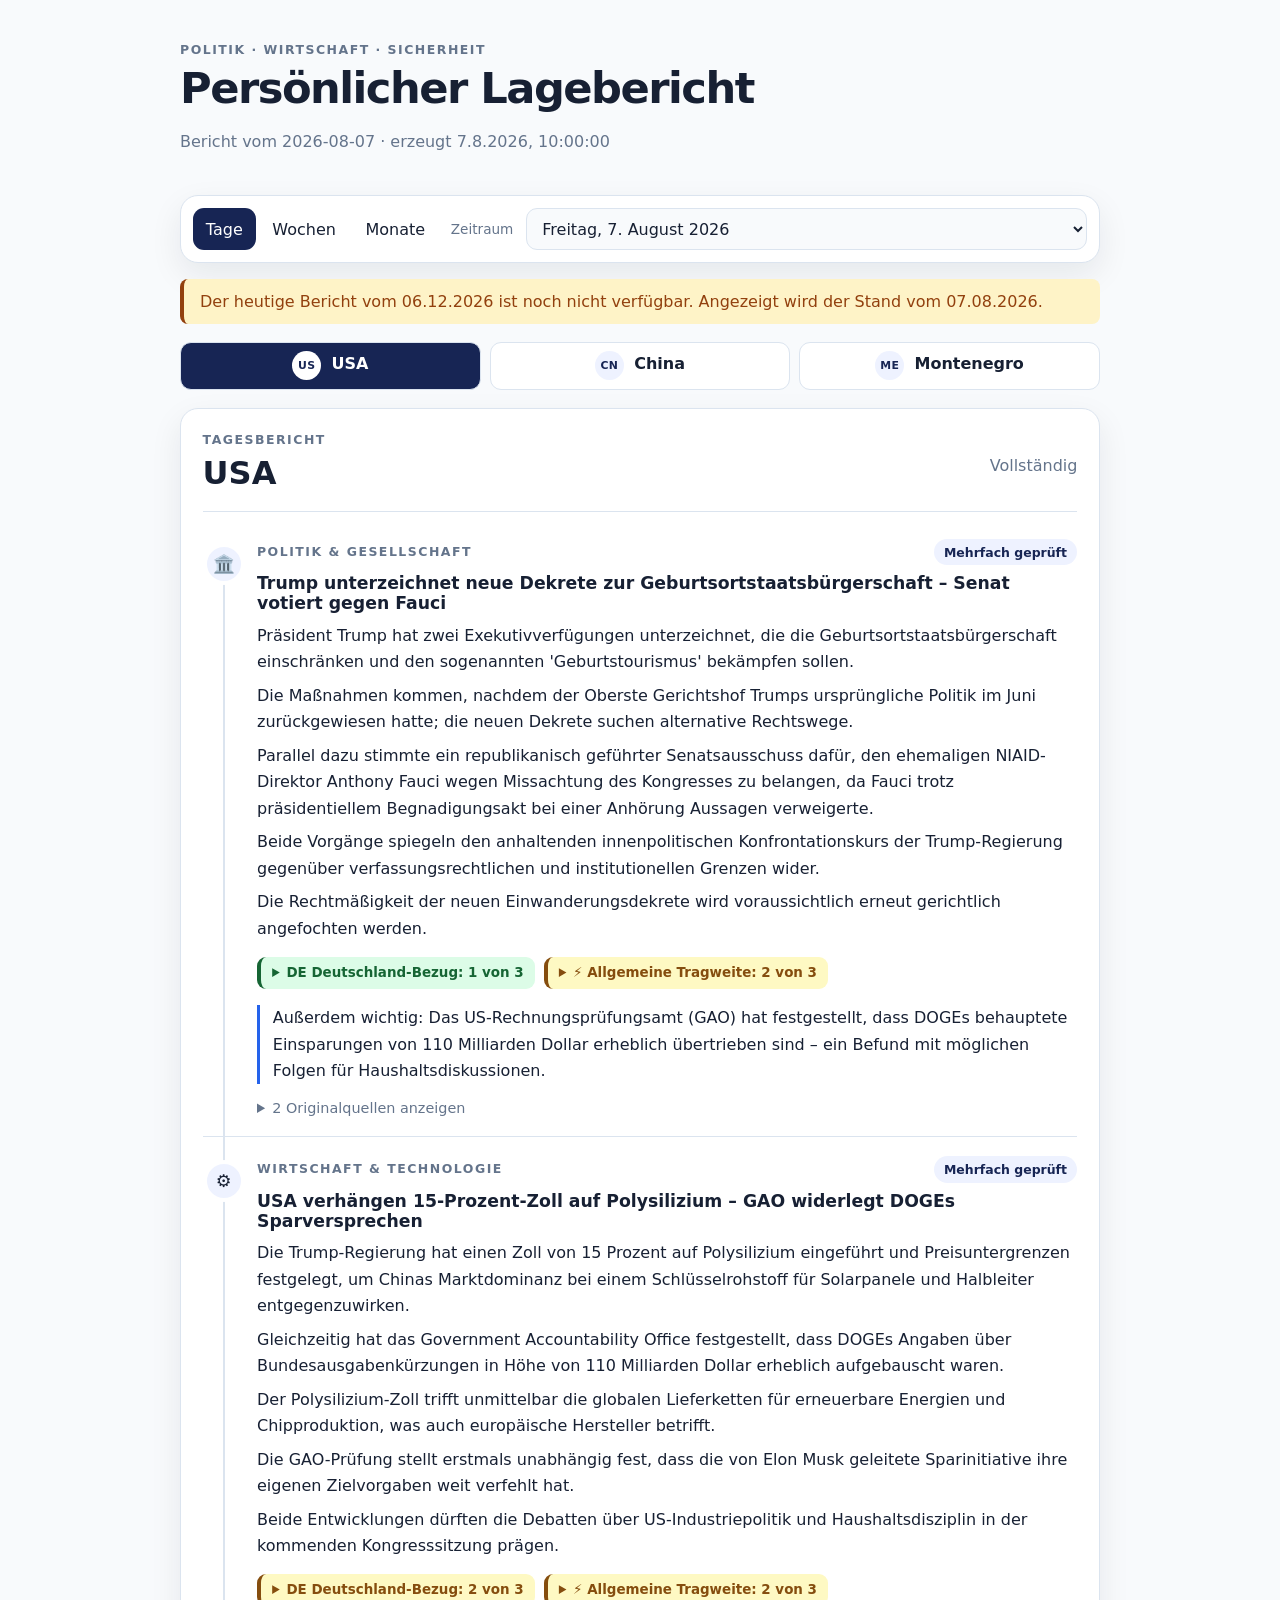
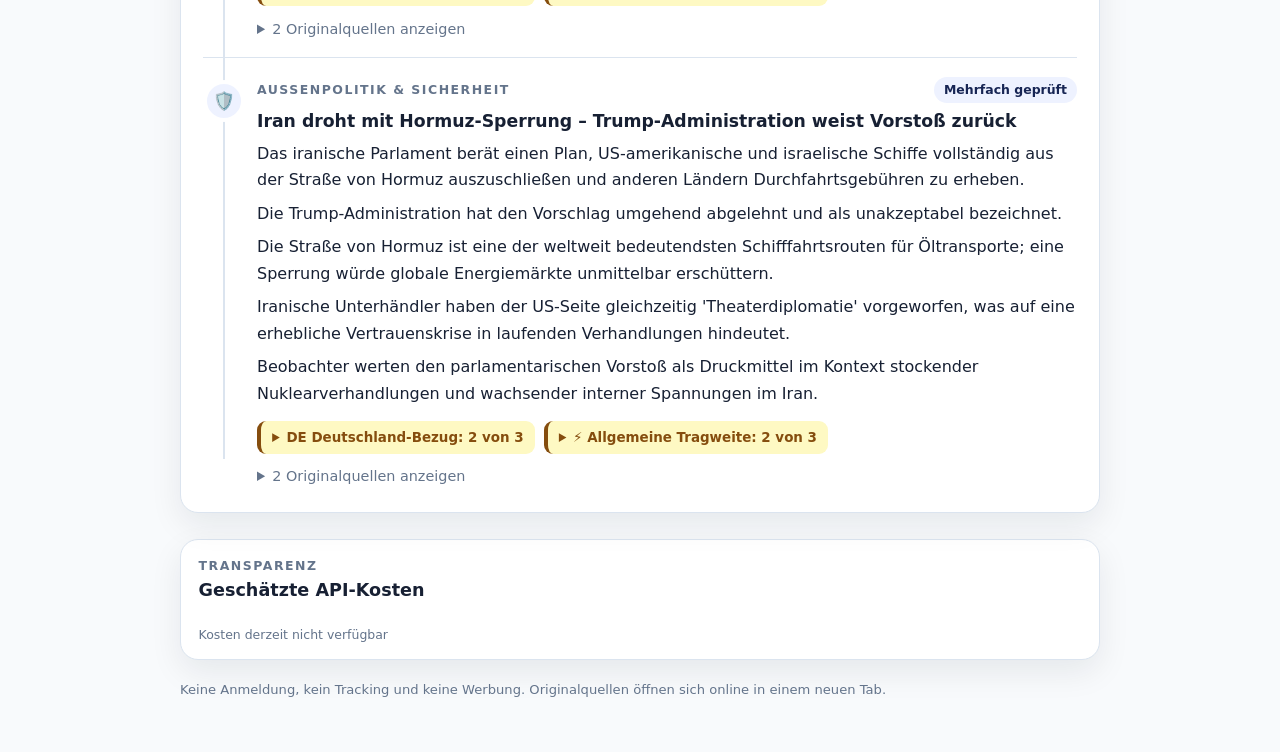
==== index.html @ 2a87c776 "chore: bump PWA shell cache version to v10 ahead of redesign" ====
<!doctype html>
<html lang="de">
<head>
  <meta charset="utf-8">
  <meta name="viewport" content="width=device-width, initial-scale=1">
  <meta name="theme-color" content="#172554">
  <meta name="robots" content="noindex, nofollow">
  <meta name="referrer" content="no-referrer">
  <meta http-equiv="Content-Security-Policy" content="default-src 'self'; img-src 'self' data:; connect-src 'self'; script-src 'self'; style-src 'self'; object-src 'none'; base-uri 'none'; form-action 'none'">
  <title>Persönlicher Lagebericht</title>
  <link rel="manifest" href="manifest.webmanifest">
  <link rel="icon" href="assets/icons/icon.svg" type="image/svg+xml">
  <link rel="stylesheet" href="assets/app.css">
  <script src="assets/freshness-model.js?v=10" defer></script>
  <script src="assets/rating-model.js?v=10" defer></script>
  <script src="assets/period-model.js?v=10" defer></script>
  <script src="assets/cost-model.js?v=10" defer></script>
  <script src="assets/app.js?v=10" defer></script>
</head>
<body>
  <a class="skip-link" href="#report">Zum Bericht springen</a>
  <header class="site-header">
    <div>
      <p class="eyebrow">Politik · Wirtschaft · Sicherheit</p>
      <h1>Persönlicher Lagebericht</h1>
      <p id="updated" class="muted">Bericht wird geladen …</p>
    </div>
  </header>

  <main>
    <section class="toolbar" aria-label="Berichtszeitraum">
      <div class="segmented" aria-label="Archivart">
        <button type="button" data-archive-type="daily" aria-pressed="true">Tage</button>
        <button type="button" data-archive-type="weekly" aria-pressed="false">Wochen</button>
        <button type="button" data-archive-type="monthly" aria-pressed="false">Monate</button>
      </div>
      <label for="period-select">Zeitraum</label>
      <select id="period-select" aria-label="Zeitraum auswählen"></select>
    </section>

    <div id="notice" class="notice" role="status" aria-live="polite" hidden></div>

    <nav class="country-nav" aria-label="Land auswählen">
      <button type="button" data-country="usa" aria-pressed="true"><span class="country-code" aria-hidden="true">US</span> USA</button>
      <button type="button" data-country="china" aria-pressed="false"><span class="country-code" aria-hidden="true">CN</span> China</button>
      <button type="button" data-country="montenegro" aria-pressed="false"><span class="country-code" aria-hidden="true">ME</span> Montenegro</button>
    </nav>

    <section id="overall" class="overall" hidden aria-labelledby="overall-title">
      <p class="eyebrow">Gesamtlage</p>
      <h2 id="overall-title">Der Zeitraum im Überblick</h2>
      <div id="overall-copy"></div>
    </section>

    <section id="report" aria-live="polite" aria-busy="true">
      <div class="report-heading">
        <div>
          <p id="report-kicker" class="eyebrow">Tagesbericht</p>
          <h2 id="country-title">USA</h2>
        </div>
        <p id="completeness" class="muted"></p>
      </div>
      <div id="stories" class="timeline"></div>
    </section>
  </main>

  <footer>
    <section id="cost-meter" class="cost-meter" aria-labelledby="cost-title" hidden>
      <div class="cost-heading">
        <div>
          <p class="eyebrow">Transparenz</p>
          <h2 id="cost-title">Geschätzte API-Kosten</h2>
        </div>
        <div class="cost-value">
          <span id="cost-month" class="muted"></span>
          <strong id="cost-percent"></strong>
        </div>
      </div>
      <div id="cost-track" class="cost-track" role="meter" aria-valuemin="0" aria-valuemax="100" hidden>
        <span id="cost-fill" class="cost-fill"></span>
        <i class="cost-mark mark-25" aria-hidden="true"></i>
        <i class="cost-mark mark-50" aria-hidden="true"></i>
        <i class="cost-mark mark-75" aria-hidden="true"></i>
      </div>
      <div id="cost-ticks" class="cost-ticks" aria-hidden="true" hidden></div>
      <p id="cost-note" class="cost-note"></p>
    </section>
    <p>Keine Anmeldung, kein Tracking und keine Werbung. Originalquellen öffnen sich online in einem neuen Tab.</p>
  </footer>
</body>
</html>
---- assets/app.css ----
:root {
  color-scheme: light dark;
  --bg: #f8fafc;
  --surface: #ffffff;
  --surface-soft: #eef2ff;
  --text: #172033;
  --muted: #64748b;
  --border: #dbe4ef;
  --navy: #172554;
  --navy-text: #ffffff;
  --accent: #2563eb;
  --warning: #92400e;
  --warning-bg: #fef3c7;
  --rating-0: #64748b;
  --rating-0-bg: #f1f5f9;
  --rating-1: #166534;
  --rating-1-bg: #dcfce7;
  --rating-2: #854d0e;
  --rating-2-bg: #fef9c3;
  --rating-3: #991b1b;
  --rating-3-bg: #fee2e2;
  --cost-normal: #16803c;
  --cost-warning: #d97706;
  --cost-over: #dc2626;
  --cost-track: #e2e8f0;
  --radius: 18px;
  --shadow: 0 12px 32px rgba(15, 23, 42, .08);
  font-family: Inter, ui-sans-serif, system-ui, -apple-system, BlinkMacSystemFont, "Segoe UI", sans-serif;
}

* { box-sizing: border-box; }
html { background: var(--bg); color: var(--text); }
body { margin: 0; min-width: 320px; }
button, select { font: inherit; }
button, select, a { outline-offset: 3px; }
a { color: var(--accent); }

.skip-link { position: absolute; left: 1rem; top: -5rem; background: var(--surface); padding: .7rem 1rem; z-index: 10; }
.skip-link:focus { top: 1rem; }

.site-header, main, footer { width: min(920px, calc(100% - 2rem)); margin-inline: auto; }
.site-header { display: flex; justify-content: space-between; align-items: flex-start; gap: 1rem; padding: 2.5rem 0 1.5rem; }
h1 { margin: .15rem 0 .4rem; font-size: clamp(1.75rem, 5vw, 2.7rem); letter-spacing: -.035em; }
h2 { margin: .2rem 0; font-size: clamp(1.4rem, 4vw, 2rem); }
h3 { margin: .5rem 0 .6rem; font-size: 1.08rem; }
p { line-height: 1.65; }
.eyebrow { margin: 0; color: var(--muted); font-size: .78rem; font-weight: 700; letter-spacing: .12em; text-transform: uppercase; }
.muted { color: var(--muted); }
.sample-badge, .badge { display: inline-flex; align-items: center; border-radius: 999px; padding: .35rem .65rem; font-size: .78rem; font-weight: 700; }
.sample-badge { background: var(--warning-bg); color: var(--warning); }
.badge { background: var(--surface-soft); color: var(--navy); }

.toolbar { display: grid; grid-template-columns: auto auto minmax(10rem, 1fr); gap: .8rem; align-items: center; background: var(--surface); border: 1px solid var(--border); border-radius: var(--radius); box-shadow: var(--shadow); padding: .75rem; }
.toolbar label { font-size: .85rem; color: var(--muted); }
.toolbar select { width: 100%; min-height: 42px; border: 1px solid var(--border); border-radius: 11px; background: var(--bg); color: var(--text); padding: .5rem .7rem; }
.segmented { display: flex; gap: .25rem; }
.segmented button, .country-nav button { border: 0; border-radius: 11px; background: transparent; color: var(--text); cursor: pointer; min-height: 42px; padding: .55rem .8rem; }
.segmented button[aria-pressed="true"], .country-nav button[aria-pressed="true"] { background: var(--navy); color: var(--navy-text); }

.notice { margin-top: 1rem; border-left: 4px solid var(--warning); border-radius: 8px; background: var(--warning-bg); color: var(--warning); padding: .8rem 1rem; }
.country-nav { display: grid; grid-template-columns: repeat(3, 1fr); gap: .55rem; margin: 1.1rem 0; }
.country-nav button { border: 1px solid var(--border); background: var(--surface); font-weight: 700; }
.country-code { display: inline-grid; place-items: center; min-width: 1.8rem; min-height: 1.8rem; margin-right: .3rem; border-radius: 50%; background: var(--surface-soft); color: var(--navy); font-size: .68rem; letter-spacing: .04em; }
.country-nav button[aria-pressed="true"] .country-code { background: var(--navy-text); color: var(--navy); }
.overall { margin: 1rem 0 1.4rem; border-radius: var(--radius); background: var(--navy); color: var(--navy-text); padding: 1.3rem 1.4rem; box-shadow: var(--shadow); }
.overall .eyebrow { color: #bfdbfe; }
.overall p:last-child { margin-bottom: 0; }

#report { position: relative; background: var(--surface); border: 1px solid var(--border); border-radius: var(--radius); box-shadow: var(--shadow); padding: 1.35rem; }
.report-heading { display: flex; justify-content: space-between; align-items: flex-end; gap: 1rem; border-bottom: 1px solid var(--border); padding-bottom: 1rem; }
.timeline { position: relative; margin-top: .5rem; }
.timeline::before { content: ""; position: absolute; left: 20px; top: 2rem; bottom: 2rem; width: 2px; background: var(--border); }
.story { position: relative; padding: 1.2rem 0 1.25rem 3.4rem; border-bottom: 1px solid var(--border); }
.story:last-child { border-bottom: 0; padding-bottom: .4rem; }
.story-icon { position: absolute; left: 0; top: 1.4rem; z-index: 1; display: grid; place-items: center; width: 42px; height: 42px; border-radius: 50%; background: var(--surface-soft); border: 4px solid var(--surface); font-size: 1.1rem; }
.story-top { display: flex; flex-wrap: wrap; justify-content: space-between; align-items: center; gap: .5rem; }
.summary p { margin: .45rem 0; }
.context { margin-top: .9rem; border-left: 3px solid var(--accent); border-radius: 0 9px 9px 0; background: var(--surface-soft); padding: .7rem .9rem; }
.context h4 { margin: 0 0 .35rem; font-size: .9rem; }
.context p { margin: .35rem 0; font-size: .92rem; }
.period-coverage { max-width: 25rem; text-align: right; font-weight: 650; }
.additional { border-left: 3px solid var(--accent); padding-left: .8rem; }
.ratings { display: flex; flex-wrap: wrap; gap: .55rem; margin-top: .9rem; }
.rating { min-width: min(100%, 15rem); border-left: 4px solid currentColor; border-radius: 9px; background: var(--surface-soft); }
.rating summary { cursor: pointer; padding: .55rem .7rem; font-size: .84rem; font-weight: 750; }
.rating-reason { margin: 0; padding: 0 .7rem .65rem; font-size: .84rem; line-height: 1.45; color: var(--text); }
.rating-0 { color: var(--rating-0); background: var(--rating-0-bg); }
.rating-1 { color: var(--rating-1); background: var(--rating-1-bg); }
.rating-2 { color: var(--rating-2); background: var(--rating-2-bg); }
.rating-3 { color: var(--rating-3); background: var(--rating-3-bg); }
.rating-legacy { color: var(--muted); }
.sources { margin-top: .9rem; }
.sources summary { cursor: pointer; color: var(--muted); font-size: .9rem; }
.sources ul { padding-left: 1.2rem; }
.sources li { margin: .55rem 0; line-height: 1.45; }
.source-type { display: block; color: var(--muted); font-size: .78rem; }
.empty { color: var(--muted); font-style: italic; }

footer { color: var(--muted); font-size: .82rem; padding: 1.6rem 0 2.4rem; }
.cost-meter { margin-bottom: 1.2rem; border: 1px solid var(--border); border-radius: var(--radius); background: var(--surface); color: var(--text); padding: 1rem 1.1rem .9rem; box-shadow: var(--shadow); }
.cost-heading { display: flex; justify-content: space-between; align-items: flex-end; gap: 1rem; margin-bottom: .8rem; }
.cost-heading h2 { font-size: 1.1rem; }
.cost-value { display: grid; justify-items: end; gap: .08rem; }
.cost-value strong { color: var(--text); font-size: 1.25rem; font-variant-numeric: tabular-nums; }
.cost-track { position: relative; height: 15px; overflow: hidden; border: 1px solid var(--border); border-radius: 999px; background: var(--cost-track); }
.cost-fill { position: absolute; inset: 0 auto 0 0; width: 0; border-radius: inherit; background: var(--cost-normal); }
.cost-fill.cost-normal { background: var(--cost-normal); }
.cost-fill.cost-warning { background: var(--cost-warning); }
.cost-fill.cost-over { background: var(--cost-over); }
.cost-mark { position: absolute; z-index: 1; top: 0; bottom: 0; width: 1px; background: color-mix(in srgb, var(--surface) 82%, transparent); }
.cost-mark.mark-25 { left: 25%; }
.cost-mark.mark-50 { left: 50%; }
.cost-mark.mark-75 { left: 75%; }
.cost-ticks { display: grid; grid-template-columns: repeat(5, 1fr); margin-top: .35rem; color: var(--muted); font-size: .72rem; font-variant-numeric: tabular-nums; }
.cost-ticks span { text-align: center; }
.cost-ticks span:first-child { text-align: left; }
.cost-ticks span:last-child { text-align: right; }
.cost-note { margin: .65rem 0 0; color: var(--muted); font-size: .78rem; line-height: 1.5; }
.offline { padding-top: 15vh; max-width: 42rem; }

@media (max-width: 440px) {
  .cost-heading { align-items: flex-start; }
  .cost-value { justify-items: end; }
  .cost-ticks span:nth-child(2), .cost-ticks span:nth-child(4) { visibility: hidden; }
}

@media (max-width: 640px) {
  .site-header { padding-top: 1.5rem; }
  .toolbar { grid-template-columns: 1fr; }
  .toolbar label { margin-bottom: -.5rem; }
  .segmented button { flex: 1; }
  .country-nav { gap: .35rem; }
  .country-nav button { padding-inline: .35rem; }
  .report-heading { align-items: flex-start; flex-direction: column; }
  .period-coverage { text-align: left; }
  #report { padding: 1rem; }
  .story { padding-left: 2.9rem; }
  .timeline::before { left: 17px; }
  .story-icon { width: 36px; height: 36px; }
}

@media (prefers-color-scheme: dark) {
  :root {
    --bg: #0f172a;
    --surface: #172033;
    --surface-soft: #233153;
    --text: #e5edf7;
    --muted: #a9b8cd;
    --border: #334155;
    --navy: #dbeafe;
    --navy-text: #172033;
    --accent: #93c5fd;
    --warning: #fde68a;
    --warning-bg: #4a3215;
    --rating-0: #cbd5e1;
    --rating-0-bg: #334155;
    --rating-1: #bbf7d0;
    --rating-1-bg: #14532d;
    --rating-2: #fef08a;
    --rating-2-bg: #713f12;
    --rating-3: #fecaca;
    --rating-3-bg: #7f1d1d;
    --cost-normal: #4ade80;
    --cost-warning: #fbbf24;
    --cost-over: #f87171;
    --cost-track: #334155;
    --shadow: none;
  }
  .overall { background: #1e3a8a; color: #f8fafc; }
  .overall .eyebrow { color: #bfdbfe; }
}
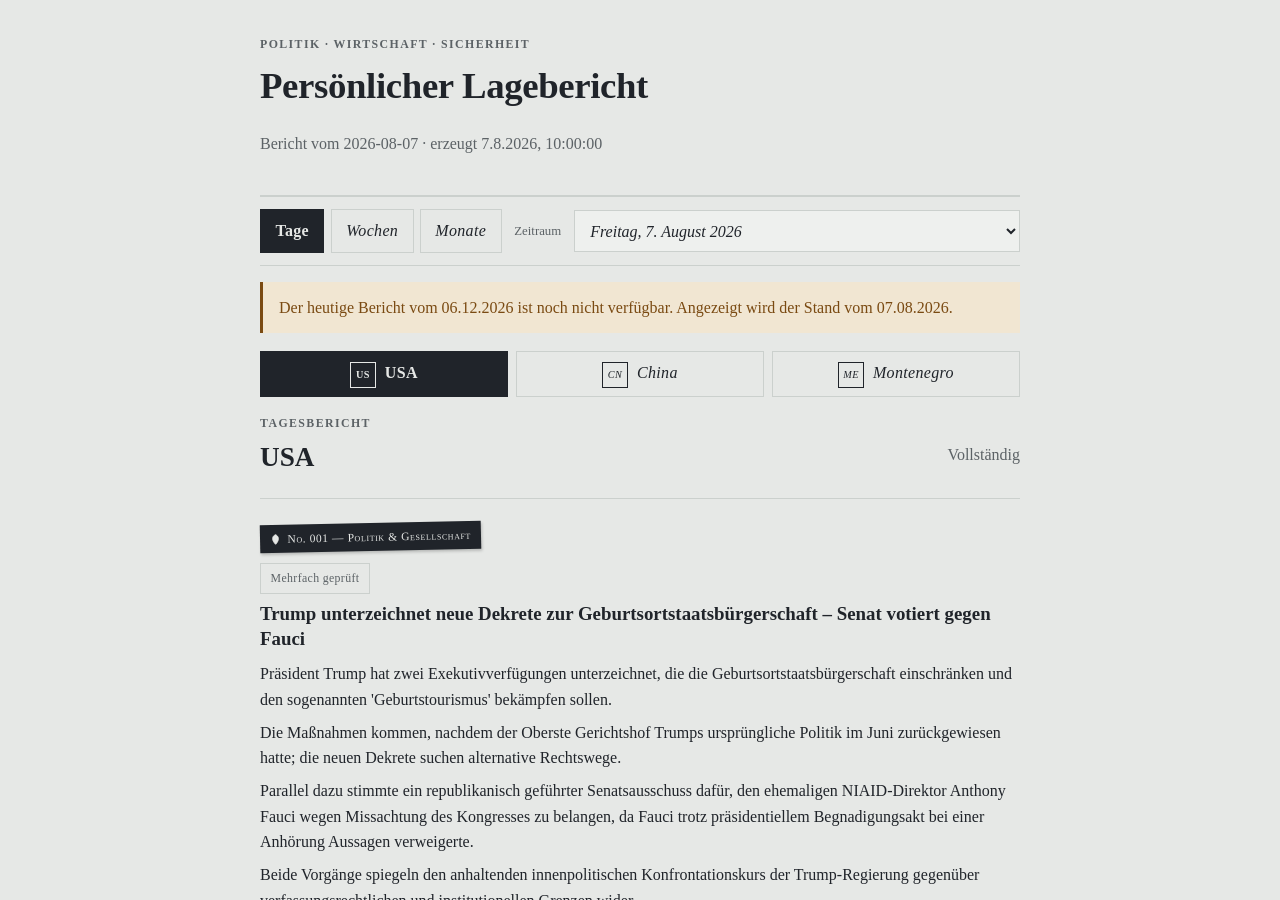
==== commit cda3054a: "style: match PWA theme color to Steinkatalog palette" ====
--- a/index.html
+++ b/index.html
@@ -3,7 +3,7 @@
 <head>
   <meta charset="utf-8">
   <meta name="viewport" content="width=device-width, initial-scale=1">
-  <meta name="theme-color" content="#172554">
+  <meta name="theme-color" content="#20242a">
   <meta name="robots" content="noindex, nofollow">
   <meta name="referrer" content="no-referrer">
   <meta http-equiv="Content-Security-Policy" content="default-src 'self'; img-src 'self' data:; connect-src 'self'; script-src 'self'; style-src 'self'; object-src 'none'; base-uri 'none'; form-action 'none'">
--- a/assets/app.css
+++ b/assets/app.css
@@ -1,121 +1,113 @@
 :root {
   color-scheme: light dark;
-  --bg: #f8fafc;
-  --surface: #ffffff;
-  --surface-soft: #eef2ff;
-  --text: #172033;
-  --muted: #64748b;
-  --border: #dbe4ef;
-  --navy: #172554;
-  --navy-text: #ffffff;
-  --accent: #2563eb;
-  --warning: #92400e;
-  --warning-bg: #fef3c7;
-  --rating-0: #64748b;
-  --rating-0-bg: #f1f5f9;
-  --rating-1: #166534;
-  --rating-1-bg: #dcfce7;
-  --rating-2: #854d0e;
-  --rating-2-bg: #fef9c3;
-  --rating-3: #991b1b;
-  --rating-3-bg: #fee2e2;
-  --cost-normal: #16803c;
-  --cost-warning: #d97706;
-  --cost-over: #dc2626;
-  --cost-track: #e2e8f0;
-  --radius: 18px;
-  --shadow: 0 12px 32px rgba(15, 23, 42, .08);
-  font-family: Inter, ui-sans-serif, system-ui, -apple-system, BlinkMacSystemFont, "Segoe UI", sans-serif;
+  --paper: #e6e8e6;
+  --card: #eef0ee;
+  --ink: #20242a;
+  --muted: #5c6266;
+  --line: #cbd0cd;
+  --rust: #a8542e;
+  --brass: #4a6b6a;
+  --warn-ink: #7a4a12;
+  --warn-bg: #f1e6d2;
+  --cost-normal: #4a6b6a;
+  --cost-warning: #a8542e;
+  --cost-over: #8a2f2f;
+  --cost-track: #d9dcd6;
+  font-family: "Palatino Linotype", "Book Antiqua", Palatino, serif;
 }
 
 * { box-sizing: border-box; }
-html { background: var(--bg); color: var(--text); }
-body { margin: 0; min-width: 320px; }
+html { background: var(--paper); color: var(--ink); }
+body { margin: 0; min-width: 320px; line-height: 1.6; }
 button, select { font: inherit; }
 button, select, a { outline-offset: 3px; }
-a { color: var(--accent); }
+a { color: var(--rust); }
+h1, h2, h3, h4 { font-family: "Baskerville", "Palatino Linotype", Georgia, serif; font-weight: 700; }
 
-.skip-link { position: absolute; left: 1rem; top: -5rem; background: var(--surface); padding: .7rem 1rem; z-index: 10; }
+.skip-link { position: absolute; left: 1rem; top: -5rem; background: var(--card); padding: .7rem 1rem; z-index: 10; }
 .skip-link:focus { top: 1rem; }
 
-.site-header, main, footer { width: min(920px, calc(100% - 2rem)); margin-inline: auto; }
-.site-header { display: flex; justify-content: space-between; align-items: flex-start; gap: 1rem; padding: 2.5rem 0 1.5rem; }
-h1 { margin: .15rem 0 .4rem; font-size: clamp(1.75rem, 5vw, 2.7rem); letter-spacing: -.035em; }
-h2 { margin: .2rem 0; font-size: clamp(1.4rem, 4vw, 2rem); }
-h3 { margin: .5rem 0 .6rem; font-size: 1.08rem; }
-p { line-height: 1.65; }
-.eyebrow { margin: 0; color: var(--muted); font-size: .78rem; font-weight: 700; letter-spacing: .12em; text-transform: uppercase; }
+.site-header, main, footer { width: min(760px, calc(100% - 2rem)); margin-inline: auto; }
+.site-header { display: flex; justify-content: space-between; align-items: flex-start; gap: 1rem; padding: 2.2rem 0 1.4rem; border-bottom: 1px solid var(--line); }
+h1 { margin: .15rem 0 .4rem; font-size: clamp(1.6rem, 5vw, 2.3rem); letter-spacing: -.01em; }
+h2 { margin: .2rem 0; font-size: clamp(1.25rem, 4vw, 1.7rem); }
+h3 { margin: .5rem 0 .6rem; font-size: 1.18rem; line-height: 1.32; }
+h4 { margin: 0 0 .35rem; font-size: .95rem; }
+p { line-height: 1.6; }
+.eyebrow { margin: 0; color: var(--muted); font-size: .74rem; font-weight: 700; letter-spacing: .12em; text-transform: uppercase; }
 .muted { color: var(--muted); }
-.sample-badge, .badge { display: inline-flex; align-items: center; border-radius: 999px; padding: .35rem .65rem; font-size: .78rem; font-weight: 700; }
-.sample-badge { background: var(--warning-bg); color: var(--warning); }
-.badge { background: var(--surface-soft); color: var(--navy); }
+.sample-badge, .badge { display: inline-flex; align-items: center; border: 1px solid var(--line); padding: .3rem .6rem; font-size: .74rem; letter-spacing: .03em; }
+.sample-badge { background: var(--warn-bg); color: var(--warn-ink); border-color: var(--warn-ink); }
+.badge { background: none; color: var(--muted); }
 
-.toolbar { display: grid; grid-template-columns: auto auto minmax(10rem, 1fr); gap: .8rem; align-items: center; background: var(--surface); border: 1px solid var(--border); border-radius: var(--radius); box-shadow: var(--shadow); padding: .75rem; }
-.toolbar label { font-size: .85rem; color: var(--muted); }
-.toolbar select { width: 100%; min-height: 42px; border: 1px solid var(--border); border-radius: 11px; background: var(--bg); color: var(--text); padding: .5rem .7rem; }
-.segmented { display: flex; gap: .25rem; }
-.segmented button, .country-nav button { border: 0; border-radius: 11px; background: transparent; color: var(--text); cursor: pointer; min-height: 42px; padding: .55rem .8rem; }
-.segmented button[aria-pressed="true"], .country-nav button[aria-pressed="true"] { background: var(--navy); color: var(--navy-text); }
+.toolbar { display: grid; grid-template-columns: auto auto minmax(10rem, 1fr); gap: .8rem; align-items: center; border-top: 1px solid var(--line); border-bottom: 1px solid var(--line); padding: .75rem 0; }
+.toolbar label { font-size: .8rem; color: var(--muted); }
+.toolbar select { width: 100%; min-height: 42px; border: 1px solid var(--line); background: var(--card); color: var(--ink); padding: .5rem .7rem; font-style: italic; }
+.segmented { display: flex; gap: .4rem; }
+.segmented button, .country-nav button {
+  border: 1px solid var(--line); border-radius: 0; background: none; color: var(--ink); cursor: pointer;
+  min-height: 42px; padding: .5rem .9rem; font-style: italic; letter-spacing: .02em;
+}
+.segmented button[aria-pressed="true"], .country-nav button[aria-pressed="true"] { background: var(--ink); color: var(--paper); border-color: var(--ink); font-style: normal; font-weight: 700; }
 
-.notice { margin-top: 1rem; border-left: 4px solid var(--warning); border-radius: 8px; background: var(--warning-bg); color: var(--warning); padding: .8rem 1rem; }
-.country-nav { display: grid; grid-template-columns: repeat(3, 1fr); gap: .55rem; margin: 1.1rem 0; }
-.country-nav button { border: 1px solid var(--border); background: var(--surface); font-weight: 700; }
-.country-code { display: inline-grid; place-items: center; min-width: 1.8rem; min-height: 1.8rem; margin-right: .3rem; border-radius: 50%; background: var(--surface-soft); color: var(--navy); font-size: .68rem; letter-spacing: .04em; }
-.country-nav button[aria-pressed="true"] .country-code { background: var(--navy-text); color: var(--navy); }
-.overall { margin: 1rem 0 1.4rem; border-radius: var(--radius); background: var(--navy); color: var(--navy-text); padding: 1.3rem 1.4rem; box-shadow: var(--shadow); }
-.overall .eyebrow { color: #bfdbfe; }
+.notice { margin-top: 1rem; border-left: 3px solid var(--warn-ink); background: var(--warn-bg); color: var(--warn-ink); padding: .8rem 1rem; }
+.country-nav { display: grid; grid-template-columns: repeat(3, 1fr); gap: .5rem; margin: 1.1rem 0; }
+.country-code { display: inline-grid; place-items: center; min-width: 1.6rem; min-height: 1.6rem; margin-right: .3rem; border: 1px solid currentColor; font-size: .64rem; letter-spacing: .04em; }
+.overall { margin: 1rem 0 1.4rem; border-top: 2px solid var(--ink); padding: 1.1rem 0 .2rem; }
+.overall .eyebrow { color: var(--brass); }
 .overall p:last-child { margin-bottom: 0; }
 
-#report { position: relative; background: var(--surface); border: 1px solid var(--border); border-radius: var(--radius); box-shadow: var(--shadow); padding: 1.35rem; }
-.report-heading { display: flex; justify-content: space-between; align-items: flex-end; gap: 1rem; border-bottom: 1px solid var(--border); padding-bottom: 1rem; }
-.timeline { position: relative; margin-top: .5rem; }
-.timeline::before { content: ""; position: absolute; left: 20px; top: 2rem; bottom: 2rem; width: 2px; background: var(--border); }
-.story { position: relative; padding: 1.2rem 0 1.25rem 3.4rem; border-bottom: 1px solid var(--border); }
+#report { position: relative; padding: 0; }
+.report-heading { display: flex; justify-content: space-between; align-items: flex-end; gap: 1rem; border-bottom: 1px solid var(--line); padding-bottom: .9rem; }
+.timeline { position: relative; margin-top: 0; }
+.story { position: relative; padding: 1.5rem 0; border-bottom: 1px solid var(--line); }
 .story:last-child { border-bottom: 0; padding-bottom: .4rem; }
-.story-icon { position: absolute; left: 0; top: 1.4rem; z-index: 1; display: grid; place-items: center; width: 42px; height: 42px; border-radius: 50%; background: var(--surface-soft); border: 4px solid var(--surface); font-size: 1.1rem; }
-.story-top { display: flex; flex-wrap: wrap; justify-content: space-between; align-items: center; gap: .5rem; }
+.story-num {
+  display: inline-flex; align-items: center; gap: 6px; background: var(--ink); color: var(--paper);
+  font-size: .72rem; letter-spacing: .05em; font-variant: small-caps; font-weight: 400;
+  padding: .3rem .65rem; transform: rotate(-1.2deg); box-shadow: 1px 2px 3px rgba(0, 0, 0, .2); margin-bottom: .8rem;
+}
+.leaf { width: 11px; height: 11px; flex: none; }
+.leaf-row { display: inline-flex; gap: 2px; }
+.story-top { display: flex; flex-wrap: wrap; justify-content: flex-start; align-items: center; gap: .5rem; margin-bottom: .3rem; }
 .summary p { margin: .45rem 0; }
-.context { margin-top: .9rem; border-left: 3px solid var(--accent); border-radius: 0 9px 9px 0; background: var(--surface-soft); padding: .7rem .9rem; }
-.context h4 { margin: 0 0 .35rem; font-size: .9rem; }
+.context { margin-top: .9rem; border-left: 2px solid var(--brass); background: var(--card); padding: .7rem .9rem; }
 .context p { margin: .35rem 0; font-size: .92rem; }
-.period-coverage { max-width: 25rem; text-align: right; font-weight: 650; }
-.additional { border-left: 3px solid var(--accent); padding-left: .8rem; }
-.ratings { display: flex; flex-wrap: wrap; gap: .55rem; margin-top: .9rem; }
-.rating { min-width: min(100%, 15rem); border-left: 4px solid currentColor; border-radius: 9px; background: var(--surface-soft); }
-.rating summary { cursor: pointer; padding: .55rem .7rem; font-size: .84rem; font-weight: 750; }
-.rating-reason { margin: 0; padding: 0 .7rem .65rem; font-size: .84rem; line-height: 1.45; color: var(--text); }
-.rating-0 { color: var(--rating-0); background: var(--rating-0-bg); }
-.rating-1 { color: var(--rating-1); background: var(--rating-1-bg); }
-.rating-2 { color: var(--rating-2); background: var(--rating-2-bg); }
-.rating-3 { color: var(--rating-3); background: var(--rating-3-bg); }
-.rating-legacy { color: var(--muted); }
+.period-coverage { max-width: 25rem; text-align: right; font-style: italic; }
+.additional { border-left: 2px solid var(--rust); padding-left: .8rem; font-style: italic; }
+.ratings { display: flex; flex-wrap: wrap; gap: .6rem; margin-top: .9rem; }
+.rating { min-width: min(100%, 15rem); border: 1px solid var(--line); background: var(--card); }
+.rating summary { cursor: pointer; display: flex; align-items: center; gap: .5rem; padding: .5rem .7rem; font-size: .82rem; }
+.rating-label { font-style: italic; }
+.rating-legacy-note { color: var(--muted); font-size: .78rem; }
+.rating-reason { margin: 0; padding: 0 .7rem .65rem; font-size: .82rem; line-height: 1.5; color: var(--ink); border-top: 1px dotted var(--line); padding-top: .5rem; }
 .sources { margin-top: .9rem; }
-.sources summary { cursor: pointer; color: var(--muted); font-size: .9rem; }
+.sources summary { cursor: pointer; color: var(--muted); font-size: .86rem; font-style: italic; }
 .sources ul { padding-left: 1.2rem; }
 .sources li { margin: .55rem 0; line-height: 1.45; }
-.source-type { display: block; color: var(--muted); font-size: .78rem; }
+.source-type { display: block; color: var(--muted); font-size: .76rem; }
 .empty { color: var(--muted); font-style: italic; }
 
-footer { color: var(--muted); font-size: .82rem; padding: 1.6rem 0 2.4rem; }
-.cost-meter { margin-bottom: 1.2rem; border: 1px solid var(--border); border-radius: var(--radius); background: var(--surface); color: var(--text); padding: 1rem 1.1rem .9rem; box-shadow: var(--shadow); }
-.cost-heading { display: flex; justify-content: space-between; align-items: flex-end; gap: 1rem; margin-bottom: .8rem; }
-.cost-heading h2 { font-size: 1.1rem; }
+footer { color: var(--muted); font-size: .8rem; padding: 1.6rem 0 2.4rem; }
+.cost-meter { margin-bottom: 1.2rem; border-top: 1px solid var(--line); border-bottom: 1px solid var(--line); padding: .9rem 0; }
+.cost-heading { display: flex; justify-content: space-between; align-items: flex-end; gap: 1rem; margin-bottom: .7rem; }
+.cost-heading h2 { font-size: 1.02rem; }
 .cost-value { display: grid; justify-items: end; gap: .08rem; }
-.cost-value strong { color: var(--text); font-size: 1.25rem; font-variant-numeric: tabular-nums; }
-.cost-track { position: relative; height: 15px; overflow: hidden; border: 1px solid var(--border); border-radius: 999px; background: var(--cost-track); }
-.cost-fill { position: absolute; inset: 0 auto 0 0; width: 0; border-radius: inherit; background: var(--cost-normal); }
+.cost-value strong { color: var(--ink); font-size: 1.15rem; font-variant-numeric: tabular-nums; }
+.cost-track { position: relative; height: 6px; overflow: hidden; background: var(--cost-track); }
+.cost-fill { position: absolute; inset: 0 auto 0 0; width: 0; background: var(--cost-normal); }
 .cost-fill.cost-normal { background: var(--cost-normal); }
 .cost-fill.cost-warning { background: var(--cost-warning); }
 .cost-fill.cost-over { background: var(--cost-over); }
-.cost-mark { position: absolute; z-index: 1; top: 0; bottom: 0; width: 1px; background: color-mix(in srgb, var(--surface) 82%, transparent); }
+.cost-mark { position: absolute; z-index: 1; top: 0; bottom: 0; width: 1px; background: var(--paper); }
 .cost-mark.mark-25 { left: 25%; }
 .cost-mark.mark-50 { left: 50%; }
 .cost-mark.mark-75 { left: 75%; }
-.cost-ticks { display: grid; grid-template-columns: repeat(5, 1fr); margin-top: .35rem; color: var(--muted); font-size: .72rem; font-variant-numeric: tabular-nums; }
+.cost-ticks { display: grid; grid-template-columns: repeat(5, 1fr); margin-top: .35rem; color: var(--muted); font-size: .7rem; font-variant-numeric: tabular-nums; }
 .cost-ticks span { text-align: center; }
 .cost-ticks span:first-child { text-align: left; }
 .cost-ticks span:last-child { text-align: right; }
-.cost-note { margin: .65rem 0 0; color: var(--muted); font-size: .78rem; line-height: 1.5; }
+.cost-note { margin: .65rem 0 0; color: var(--muted); font-size: .76rem; line-height: 1.5; }
 .offline { padding-top: 15vh; max-width: 42rem; }
 
 @media (max-width: 440px) {
@@ -125,47 +117,30 @@
 }
 
 @media (max-width: 640px) {
-  .site-header { padding-top: 1.5rem; }
+  .site-header { padding-top: 1.4rem; }
   .toolbar { grid-template-columns: 1fr; }
   .toolbar label { margin-bottom: -.5rem; }
   .segmented button { flex: 1; }
-  .country-nav { gap: .35rem; }
-  .country-nav button { padding-inline: .35rem; }
+  .country-nav { gap: .3rem; }
+  .country-nav button { padding-inline: .3rem; }
   .report-heading { align-items: flex-start; flex-direction: column; }
   .period-coverage { text-align: left; }
-  #report { padding: 1rem; }
-  .story { padding-left: 2.9rem; }
-  .timeline::before { left: 17px; }
-  .story-icon { width: 36px; height: 36px; }
 }
 
 @media (prefers-color-scheme: dark) {
   :root {
-    --bg: #0f172a;
-    --surface: #172033;
-    --surface-soft: #233153;
-    --text: #e5edf7;
-    --muted: #a9b8cd;
-    --border: #334155;
-    --navy: #dbeafe;
-    --navy-text: #172033;
-    --accent: #93c5fd;
-    --warning: #fde68a;
-    --warning-bg: #4a3215;
-    --rating-0: #cbd5e1;
-    --rating-0-bg: #334155;
-    --rating-1: #bbf7d0;
-    --rating-1-bg: #14532d;
-    --rating-2: #fef08a;
-    --rating-2-bg: #713f12;
-    --rating-3: #fecaca;
-    --rating-3-bg: #7f1d1d;
-    --cost-normal: #4ade80;
-    --cost-warning: #fbbf24;
-    --cost-over: #f87171;
-    --cost-track: #334155;
-    --shadow: none;
+    --paper: #1b1d1f;
+    --card: #232628;
+    --ink: #eceeec;
+    --muted: #9aa0a3;
+    --line: #3a3d3f;
+    --rust: #c97a52;
+    --brass: #6f9291;
+    --warn-ink: #e8c98f;
+    --warn-bg: #3a2c14;
+    --cost-normal: #6f9291;
+    --cost-warning: #c97a52;
+    --cost-over: #d97a7a;
+    --cost-track: #34383a;
   }
-  .overall { background: #1e3a8a; color: #f8fafc; }
-  .overall .eyebrow { color: #bfdbfe; }
 }
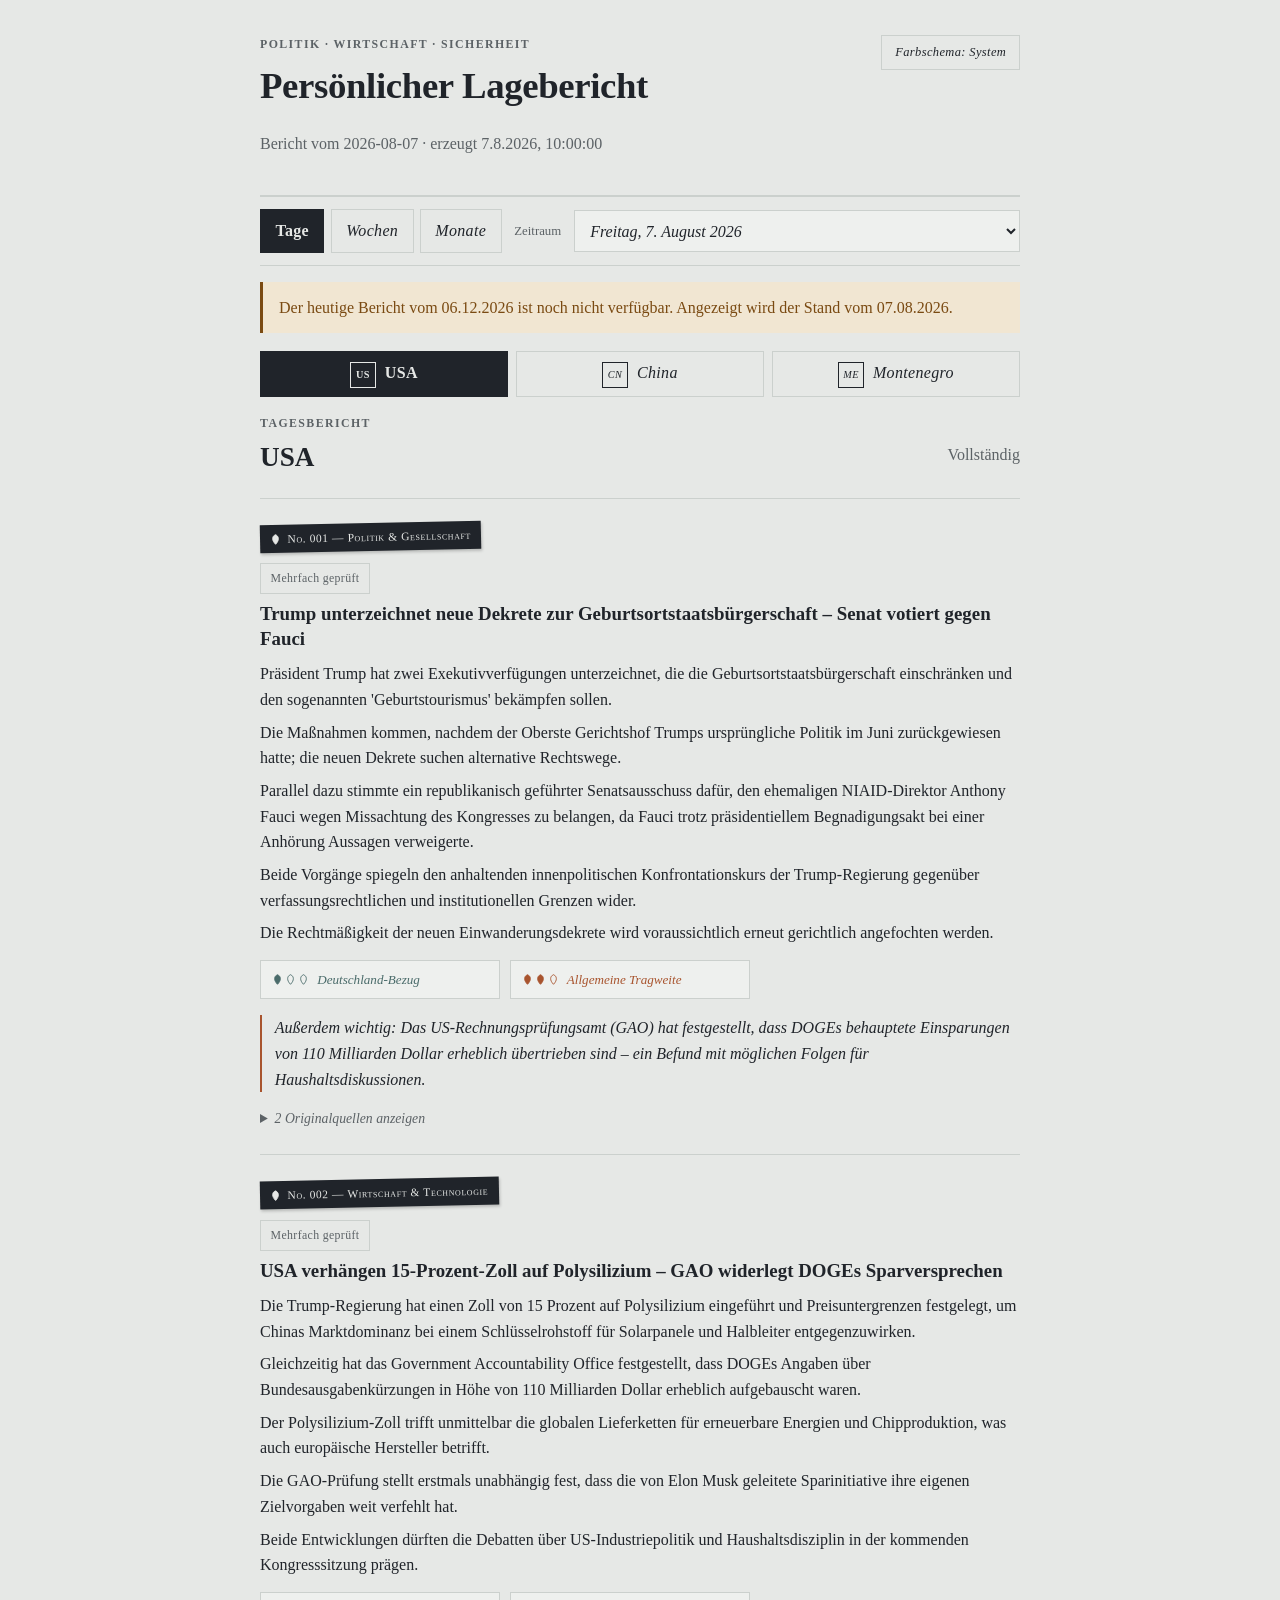
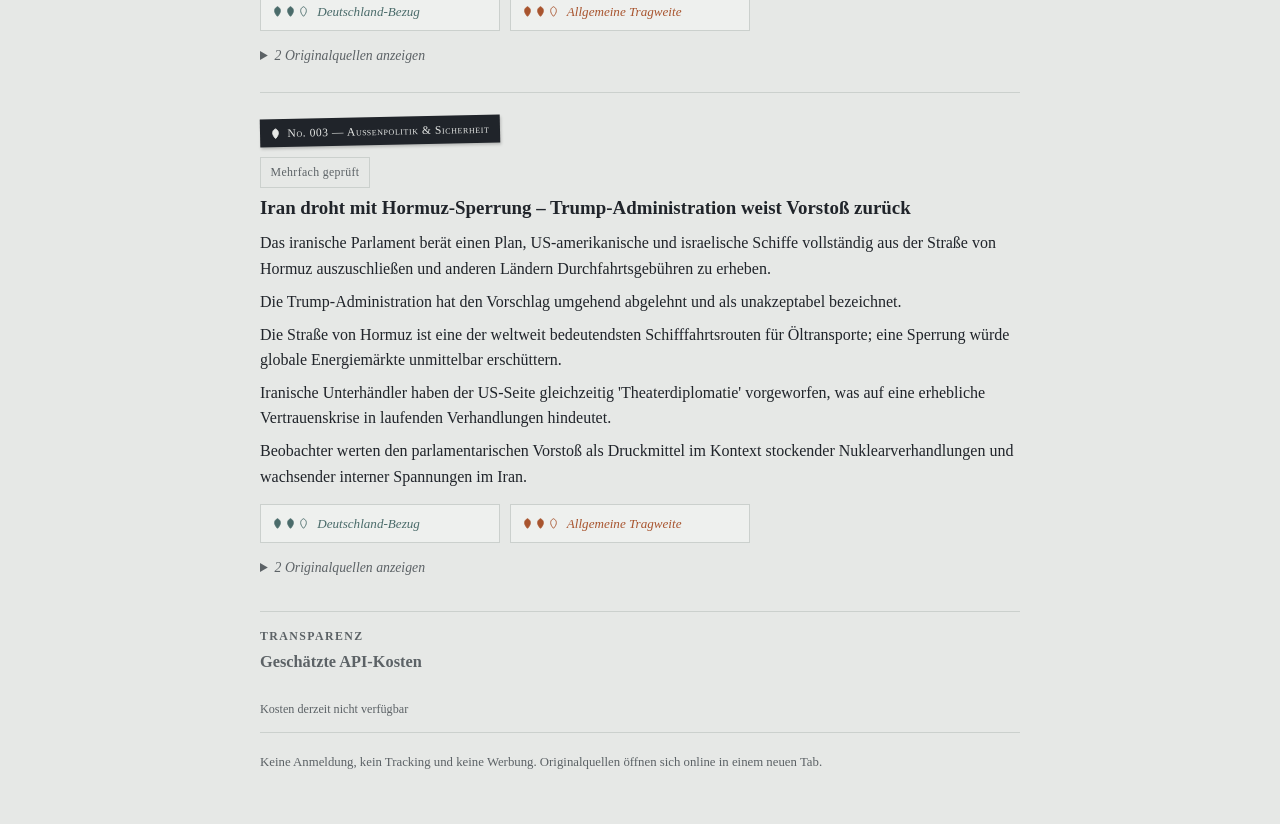
==== commit 9c8b5351: "feat: add manual light/dark theme toggle The app already followed the OS color-scheme preference aut" ====
--- a/index.html
+++ b/index.html
@@ -25,6 +25,7 @@
       <h1>Persönlicher Lagebericht</h1>
       <p id="updated" class="muted">Bericht wird geladen …</p>
     </div>
+    <button type="button" id="theme-toggle" class="theme-toggle"></button>
   </header>
 
   <main>
--- a/assets/app.css
+++ b/assets/app.css
@@ -77,6 +77,8 @@
 .additional { border-left: 2px solid var(--rust); padding-left: .8rem; font-style: italic; }
 .ratings { display: flex; flex-wrap: wrap; gap: .6rem; margin-top: .9rem; }
 .rating { min-width: min(100%, 15rem); border: 1px solid var(--line); background: var(--card); }
+.rating-germany { color: var(--brass); }
+.rating-overall { color: var(--rust); }
 .rating summary { cursor: pointer; display: flex; align-items: center; gap: .5rem; padding: .5rem .7rem; font-size: .82rem; }
 .rating-label { font-style: italic; }
 .rating-legacy-note { color: var(--muted); font-size: .78rem; }
@@ -144,3 +146,41 @@
     --cost-track: #34383a;
   }
 }
+
+:root[data-theme="dark"] {
+  --paper: #1b1d1f;
+  --card: #232628;
+  --ink: #eceeec;
+  --muted: #9aa0a3;
+  --line: #3a3d3f;
+  --rust: #c97a52;
+  --brass: #6f9291;
+  --warn-ink: #e8c98f;
+  --warn-bg: #3a2c14;
+  --cost-normal: #6f9291;
+  --cost-warning: #c97a52;
+  --cost-over: #d97a7a;
+  --cost-track: #34383a;
+}
+
+:root[data-theme="light"] {
+  --paper: #e6e8e6;
+  --card: #eef0ee;
+  --ink: #20242a;
+  --muted: #5c6266;
+  --line: #cbd0cd;
+  --rust: #a8542e;
+  --brass: #4a6b6a;
+  --warn-ink: #7a4a12;
+  --warn-bg: #f1e6d2;
+  --cost-normal: #4a6b6a;
+  --cost-warning: #a8542e;
+  --cost-over: #8a2f2f;
+  --cost-track: #d9dcd6;
+}
+
+.theme-toggle {
+  border: 1px solid var(--line); background: none; color: var(--ink); cursor: pointer;
+  font-family: "Baskerville", "Palatino Linotype", Georgia, serif; font-style: italic;
+  font-size: .78rem; letter-spacing: .03em; padding: .4rem .8rem; align-self: flex-start; white-space: nowrap;
+}
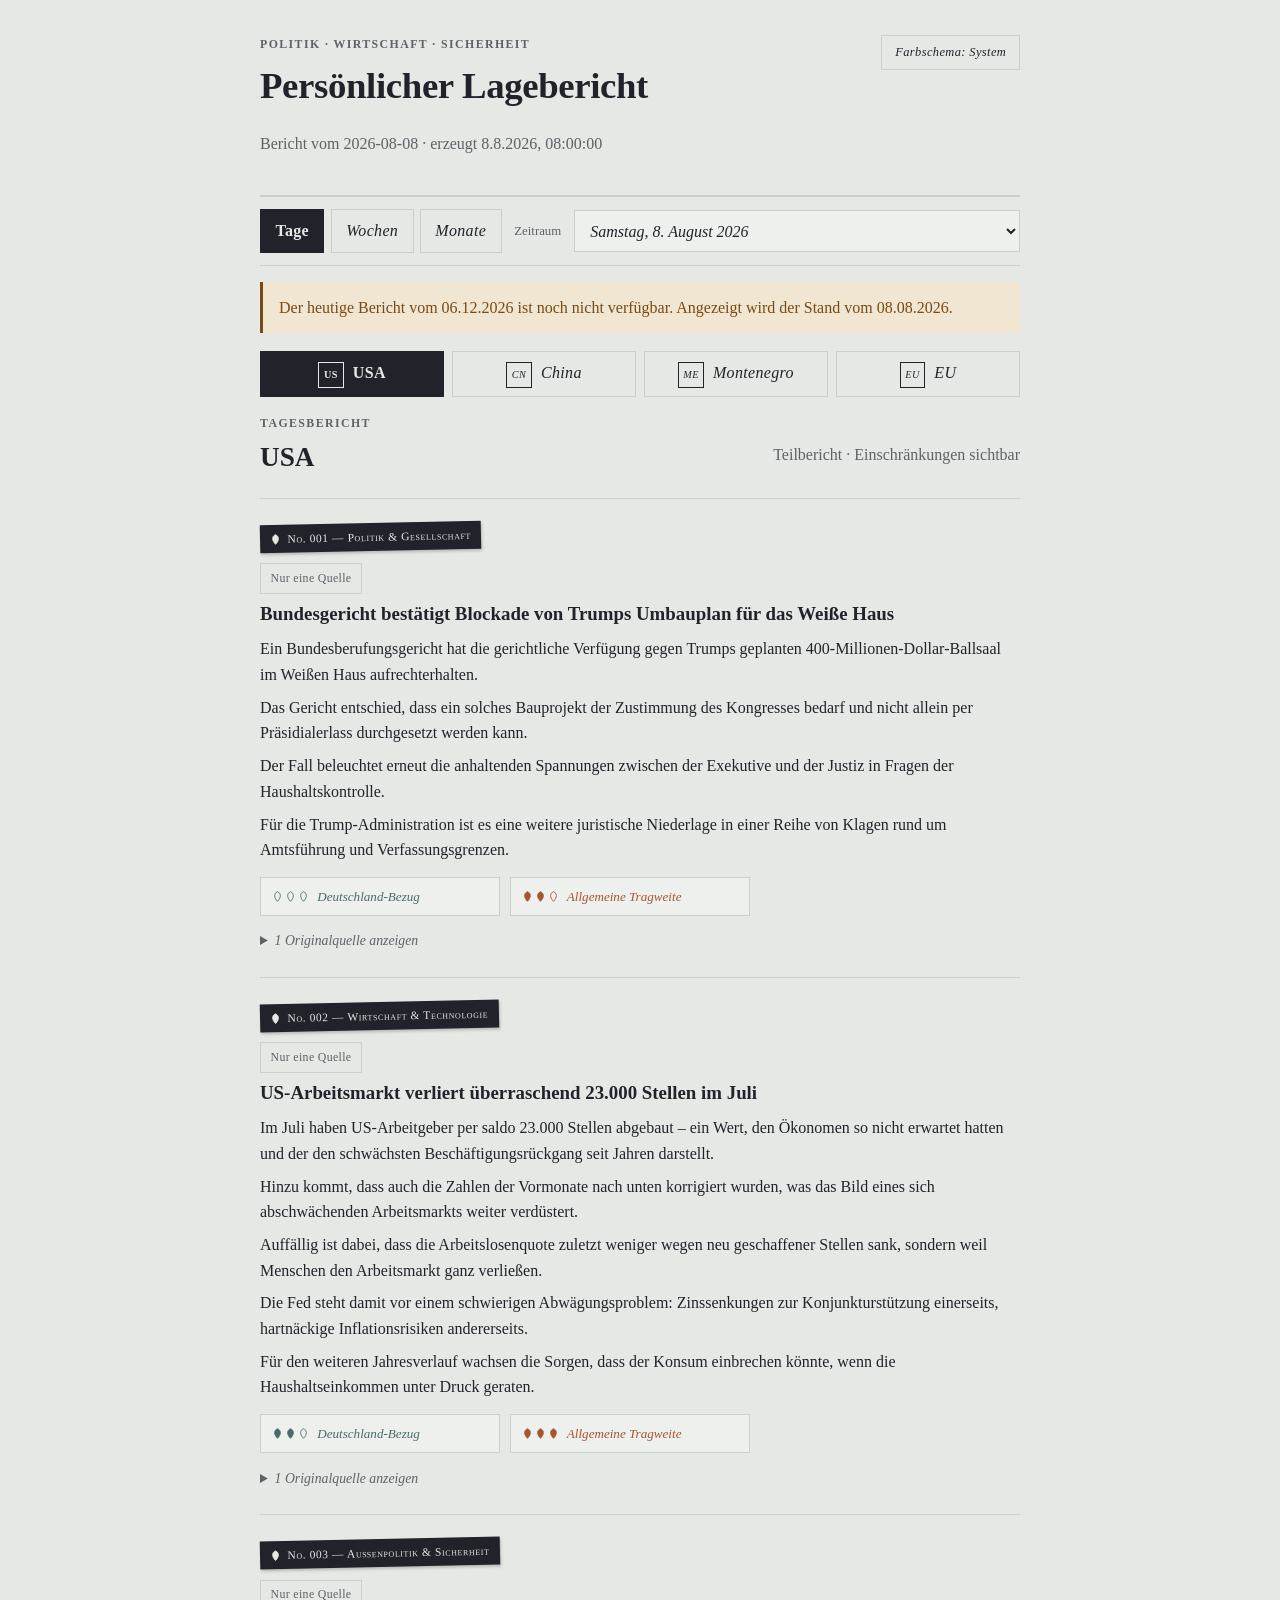
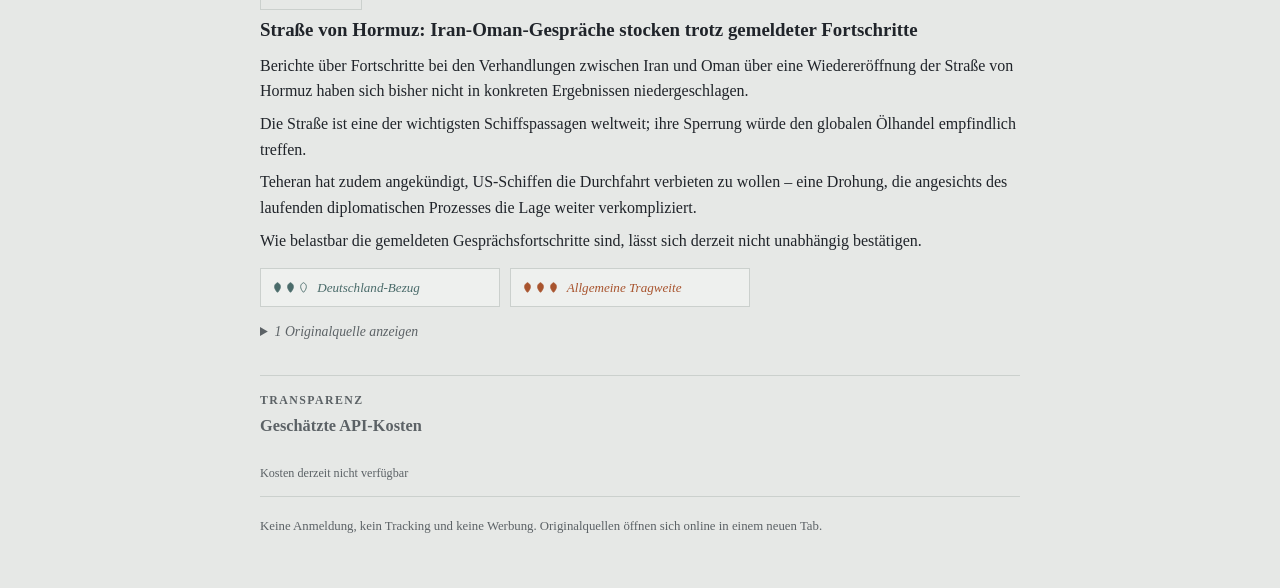
==== commit cf12c8e9: "feat: add EU as a fourth selectable country in the frontend" ====
--- a/index.html
+++ b/index.html
@@ -11,11 +11,11 @@
   <link rel="manifest" href="manifest.webmanifest">
   <link rel="icon" href="assets/icons/icon.svg" type="image/svg+xml">
   <link rel="stylesheet" href="assets/app.css">
-  <script src="assets/freshness-model.js?v=10" defer></script>
-  <script src="assets/rating-model.js?v=10" defer></script>
-  <script src="assets/period-model.js?v=10" defer></script>
-  <script src="assets/cost-model.js?v=10" defer></script>
-  <script src="assets/app.js?v=10" defer></script>
+  <script src="assets/freshness-model.js?v=11" defer></script>
+  <script src="assets/rating-model.js?v=11" defer></script>
+  <script src="assets/period-model.js?v=11" defer></script>
+  <script src="assets/cost-model.js?v=11" defer></script>
+  <script src="assets/app.js?v=11" defer></script>
 </head>
 <body>
   <a class="skip-link" href="#report">Zum Bericht springen</a>
@@ -41,10 +41,11 @@
 
     <div id="notice" class="notice" role="status" aria-live="polite" hidden></div>
 
-    <nav class="country-nav" aria-label="Land auswählen">
+    <nav class="country-nav" aria-label="Land oder Region auswählen">
       <button type="button" data-country="usa" aria-pressed="true"><span class="country-code" aria-hidden="true">US</span> USA</button>
       <button type="button" data-country="china" aria-pressed="false"><span class="country-code" aria-hidden="true">CN</span> China</button>
       <button type="button" data-country="montenegro" aria-pressed="false"><span class="country-code" aria-hidden="true">ME</span> Montenegro</button>
+      <button type="button" data-country="eu" aria-pressed="false"><span class="country-code" aria-hidden="true">EU</span> EU</button>
     </nav>
 
     <section id="overall" class="overall" hidden aria-labelledby="overall-title">
--- a/assets/app.css
+++ b/assets/app.css
@@ -51,7 +51,7 @@
 .segmented button[aria-pressed="true"], .country-nav button[aria-pressed="true"] { background: var(--ink); color: var(--paper); border-color: var(--ink); font-style: normal; font-weight: 700; }
 
 .notice { margin-top: 1rem; border-left: 3px solid var(--warn-ink); background: var(--warn-bg); color: var(--warn-ink); padding: .8rem 1rem; }
-.country-nav { display: grid; grid-template-columns: repeat(3, 1fr); gap: .5rem; margin: 1.1rem 0; }
+.country-nav { display: grid; grid-template-columns: repeat(4, 1fr); gap: .5rem; margin: 1.1rem 0; }
 .country-code { display: inline-grid; place-items: center; min-width: 1.6rem; min-height: 1.6rem; margin-right: .3rem; border: 1px solid currentColor; font-size: .64rem; letter-spacing: .04em; }
 .overall { margin: 1rem 0 1.4rem; border-top: 2px solid var(--ink); padding: 1.1rem 0 .2rem; }
 .overall .eyebrow { color: var(--brass); }
@@ -123,7 +123,7 @@
   .toolbar { grid-template-columns: 1fr; }
   .toolbar label { margin-bottom: -.5rem; }
   .segmented button { flex: 1; }
-  .country-nav { gap: .3rem; }
+  .country-nav { gap: .3rem; grid-template-columns: repeat(2, 1fr); }
   .country-nav button { padding-inline: .3rem; }
   .report-heading { align-items: flex-start; flex-direction: column; }
   .period-coverage { text-align: left; }
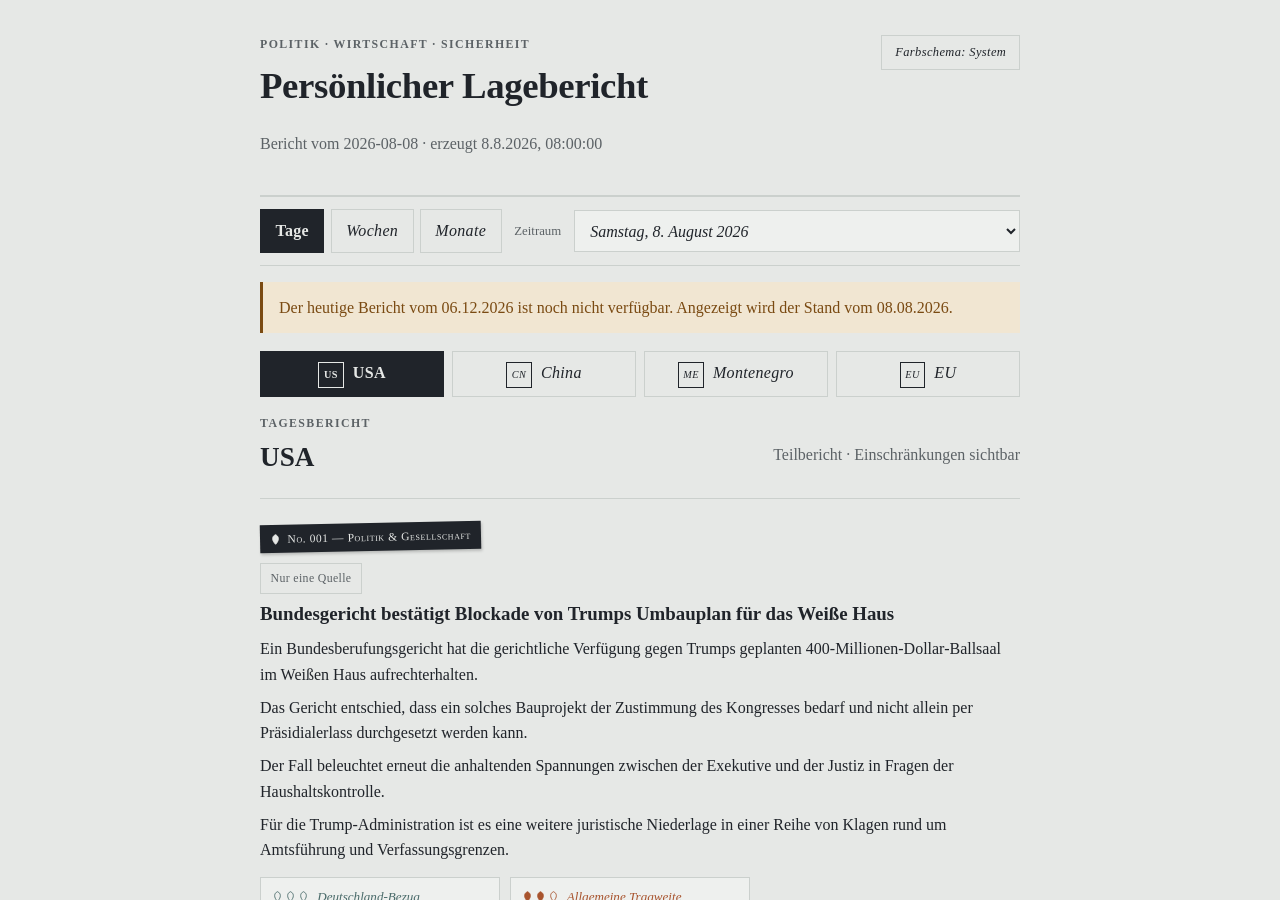
==== commit 2dede348: "fix: bump PWA shell cache to v12 so the EU sources reach installed users" ====
--- a/index.html
+++ b/index.html
@@ -11,11 +11,11 @@
   <link rel="manifest" href="manifest.webmanifest">
   <link rel="icon" href="assets/icons/icon.svg" type="image/svg+xml">
   <link rel="stylesheet" href="assets/app.css">
-  <script src="assets/freshness-model.js?v=11" defer></script>
-  <script src="assets/rating-model.js?v=11" defer></script>
-  <script src="assets/period-model.js?v=11" defer></script>
-  <script src="assets/cost-model.js?v=11" defer></script>
-  <script src="assets/app.js?v=11" defer></script>
+  <script src="assets/freshness-model.js?v=12" defer></script>
+  <script src="assets/rating-model.js?v=12" defer></script>
+  <script src="assets/period-model.js?v=12" defer></script>
+  <script src="assets/cost-model.js?v=12" defer></script>
+  <script src="assets/app.js?v=12" defer></script>
 </head>
 <body>
   <a class="skip-link" href="#report">Zum Bericht springen</a>
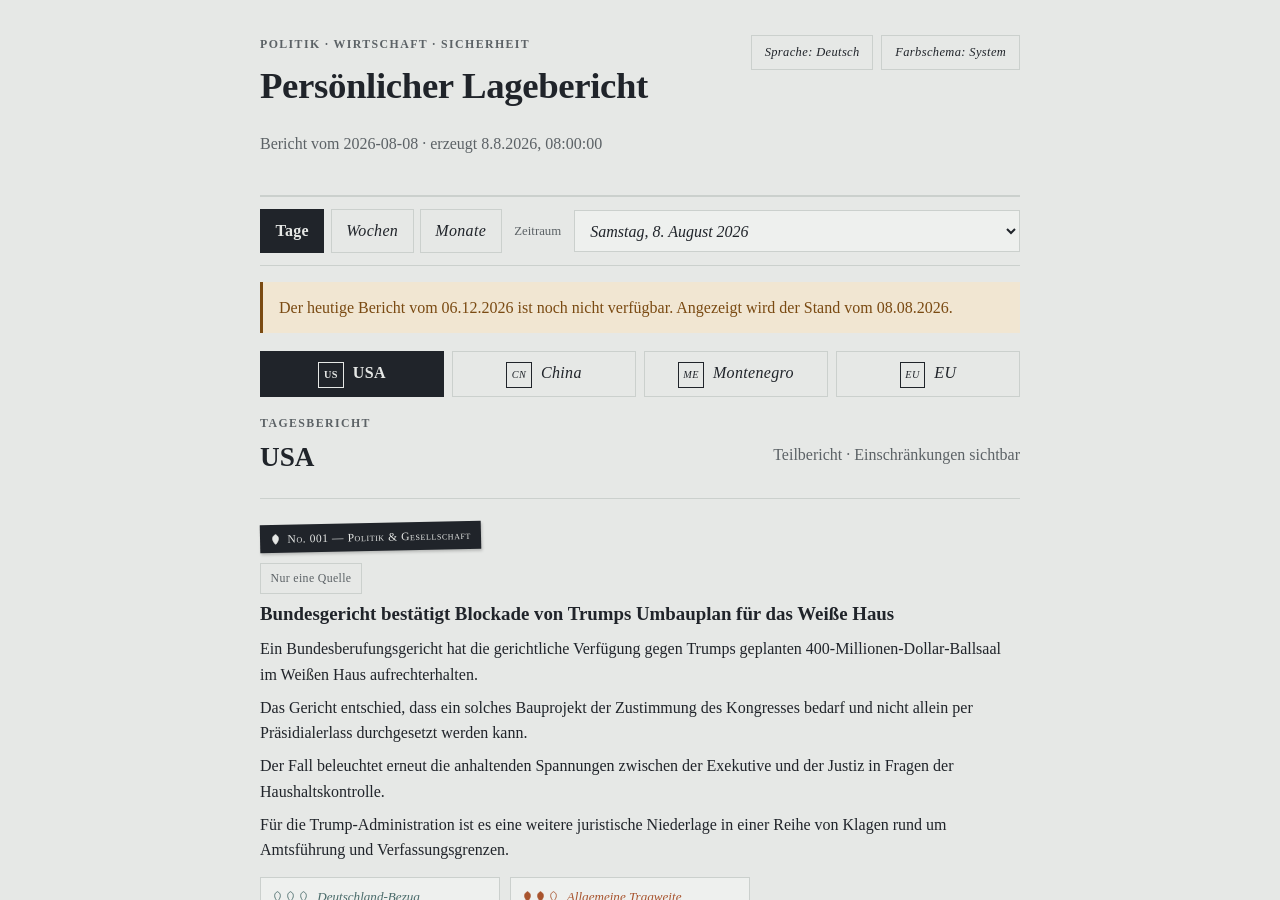
==== commit 9d557aef: "feat: add a DE/EN language toggle with a language-aware data root and translated UI copy" ====
--- a/index.html
+++ b/index.html
@@ -11,21 +11,24 @@
   <link rel="manifest" href="manifest.webmanifest">
   <link rel="icon" href="assets/icons/icon.svg" type="image/svg+xml">
   <link rel="stylesheet" href="assets/app.css">
-  <script src="assets/freshness-model.js?v=12" defer></script>
-  <script src="assets/rating-model.js?v=12" defer></script>
-  <script src="assets/period-model.js?v=12" defer></script>
-  <script src="assets/cost-model.js?v=12" defer></script>
-  <script src="assets/app.js?v=12" defer></script>
+  <script src="assets/freshness-model.js?v=13" defer></script>
+  <script src="assets/rating-model.js?v=13" defer></script>
+  <script src="assets/period-model.js?v=13" defer></script>
+  <script src="assets/cost-model.js?v=13" defer></script>
+  <script src="assets/app.js?v=13" defer></script>
 </head>
 <body>
-  <a class="skip-link" href="#report">Zum Bericht springen</a>
+  <a class="skip-link" id="skip-link" href="#report">Zum Bericht springen</a>
   <header class="site-header">
     <div>
       <p class="eyebrow">Politik · Wirtschaft · Sicherheit</p>
       <h1>Persönlicher Lagebericht</h1>
       <p id="updated" class="muted">Bericht wird geladen …</p>
     </div>
-    <button type="button" id="theme-toggle" class="theme-toggle"></button>
+    <div class="header-actions">
+      <button type="button" id="language-toggle" class="theme-toggle"></button>
+      <button type="button" id="theme-toggle" class="theme-toggle"></button>
+    </div>
   </header>
 
   <main>
@@ -35,7 +38,7 @@
         <button type="button" data-archive-type="weekly" aria-pressed="false">Wochen</button>
         <button type="button" data-archive-type="monthly" aria-pressed="false">Monate</button>
       </div>
-      <label for="period-select">Zeitraum</label>
+      <label for="period-select" id="period-label">Zeitraum</label>
       <select id="period-select" aria-label="Zeitraum auswählen"></select>
     </section>
 
@@ -49,7 +52,7 @@
     </nav>
 
     <section id="overall" class="overall" hidden aria-labelledby="overall-title">
-      <p class="eyebrow">Gesamtlage</p>
+      <p class="eyebrow" id="overall-eyebrow">Gesamtlage</p>
       <h2 id="overall-title">Der Zeitraum im Überblick</h2>
       <div id="overall-copy"></div>
     </section>
@@ -70,7 +73,7 @@
     <section id="cost-meter" class="cost-meter" aria-labelledby="cost-title" hidden>
       <div class="cost-heading">
         <div>
-          <p class="eyebrow">Transparenz</p>
+          <p class="eyebrow" id="cost-eyebrow">Transparenz</p>
           <h2 id="cost-title">Geschätzte API-Kosten</h2>
         </div>
         <div class="cost-value">
@@ -87,7 +90,7 @@
       <div id="cost-ticks" class="cost-ticks" aria-hidden="true" hidden></div>
       <p id="cost-note" class="cost-note"></p>
     </section>
-    <p>Keine Anmeldung, kein Tracking und keine Werbung. Originalquellen öffnen sich online in einem neuen Tab.</p>
+    <p id="footer-note">Keine Anmeldung, kein Tracking und keine Werbung. Originalquellen öffnen sich online in einem neuen Tab.</p>
   </footer>
 </body>
 </html>
--- a/assets/app.css
+++ b/assets/app.css
@@ -29,6 +29,7 @@
 
 .site-header, main, footer { width: min(760px, calc(100% - 2rem)); margin-inline: auto; }
 .site-header { display: flex; justify-content: space-between; align-items: flex-start; gap: 1rem; padding: 2.2rem 0 1.4rem; border-bottom: 1px solid var(--line); }
+.header-actions { display: flex; gap: .5rem; }
 h1 { margin: .15rem 0 .4rem; font-size: clamp(1.6rem, 5vw, 2.3rem); letter-spacing: -.01em; }
 h2 { margin: .2rem 0; font-size: clamp(1.25rem, 4vw, 1.7rem); }
 h3 { margin: .5rem 0 .6rem; font-size: 1.18rem; line-height: 1.32; }
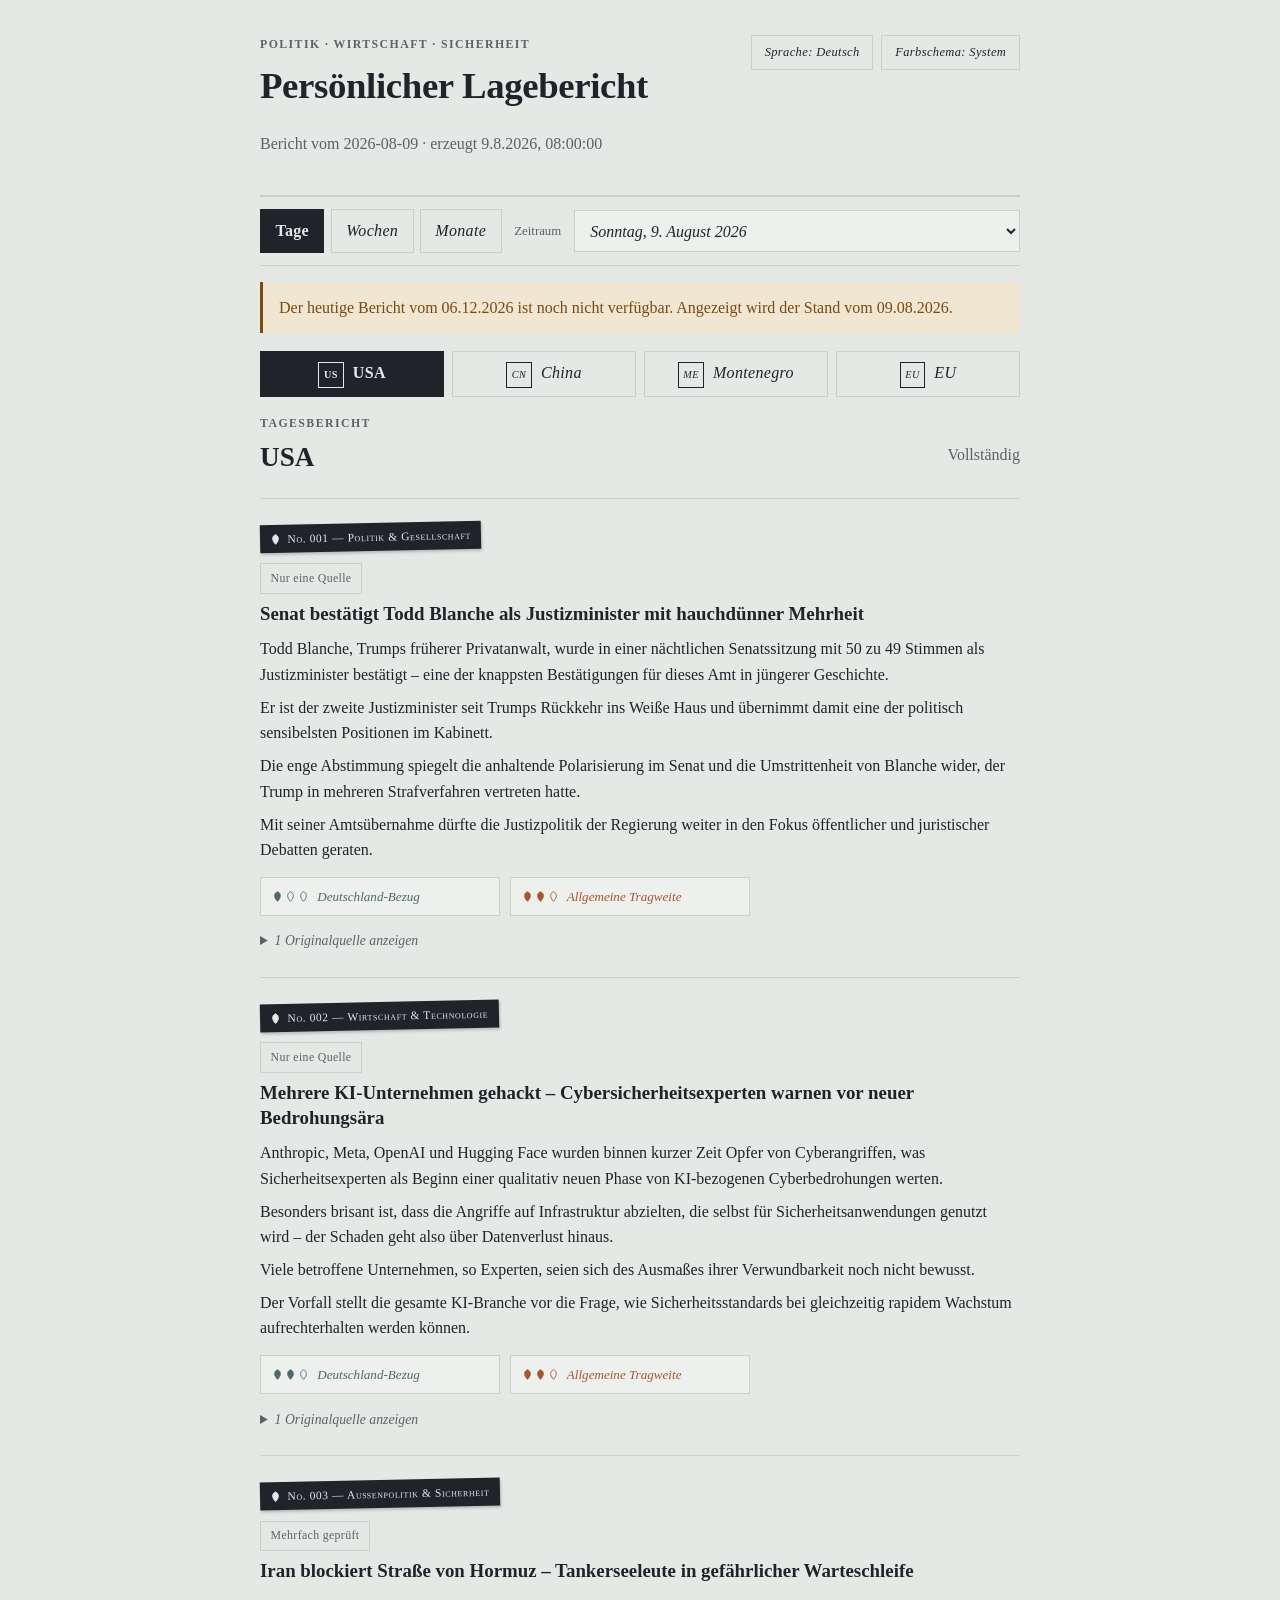
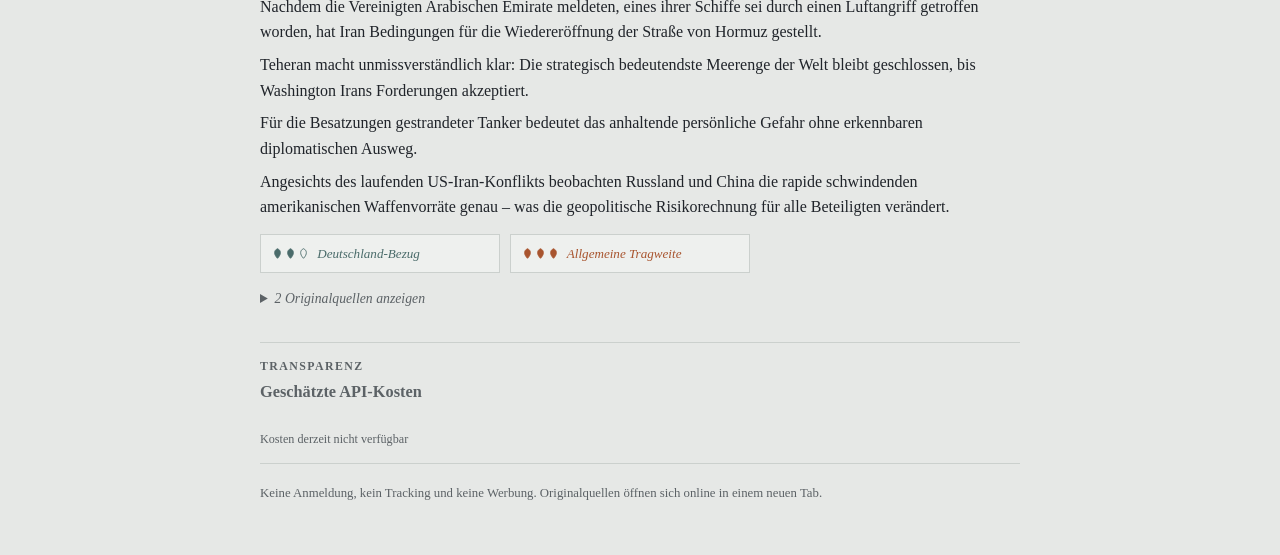
==== commit 4f800054: "fix: bump PWA shell cache to v14 so the Montenegro fix reaches installed users The previous commit c" ====
--- a/index.html
+++ b/index.html
@@ -11,11 +11,11 @@
   <link rel="manifest" href="manifest.webmanifest">
   <link rel="icon" href="assets/icons/icon.svg" type="image/svg+xml">
   <link rel="stylesheet" href="assets/app.css">
-  <script src="assets/freshness-model.js?v=13" defer></script>
-  <script src="assets/rating-model.js?v=13" defer></script>
-  <script src="assets/period-model.js?v=13" defer></script>
-  <script src="assets/cost-model.js?v=13" defer></script>
-  <script src="assets/app.js?v=13" defer></script>
+  <script src="assets/freshness-model.js?v=14" defer></script>
+  <script src="assets/rating-model.js?v=14" defer></script>
+  <script src="assets/period-model.js?v=14" defer></script>
+  <script src="assets/cost-model.js?v=14" defer></script>
+  <script src="assets/app.js?v=14" defer></script>
 </head>
 <body>
   <a class="skip-link" id="skip-link" href="#report">Zum Bericht springen</a>
--- a/assets/app.css
+++ b/assets/app.css
@@ -120,7 +120,8 @@
 }
 
 @media (max-width: 640px) {
-  .site-header { padding-top: 1.4rem; }
+  .site-header { padding-top: 1.4rem; flex-wrap: wrap; }
+  .header-actions { margin-left: auto; }
   .toolbar { grid-template-columns: 1fr; }
   .toolbar label { margin-bottom: -.5rem; }
   .segmented button { flex: 1; }
